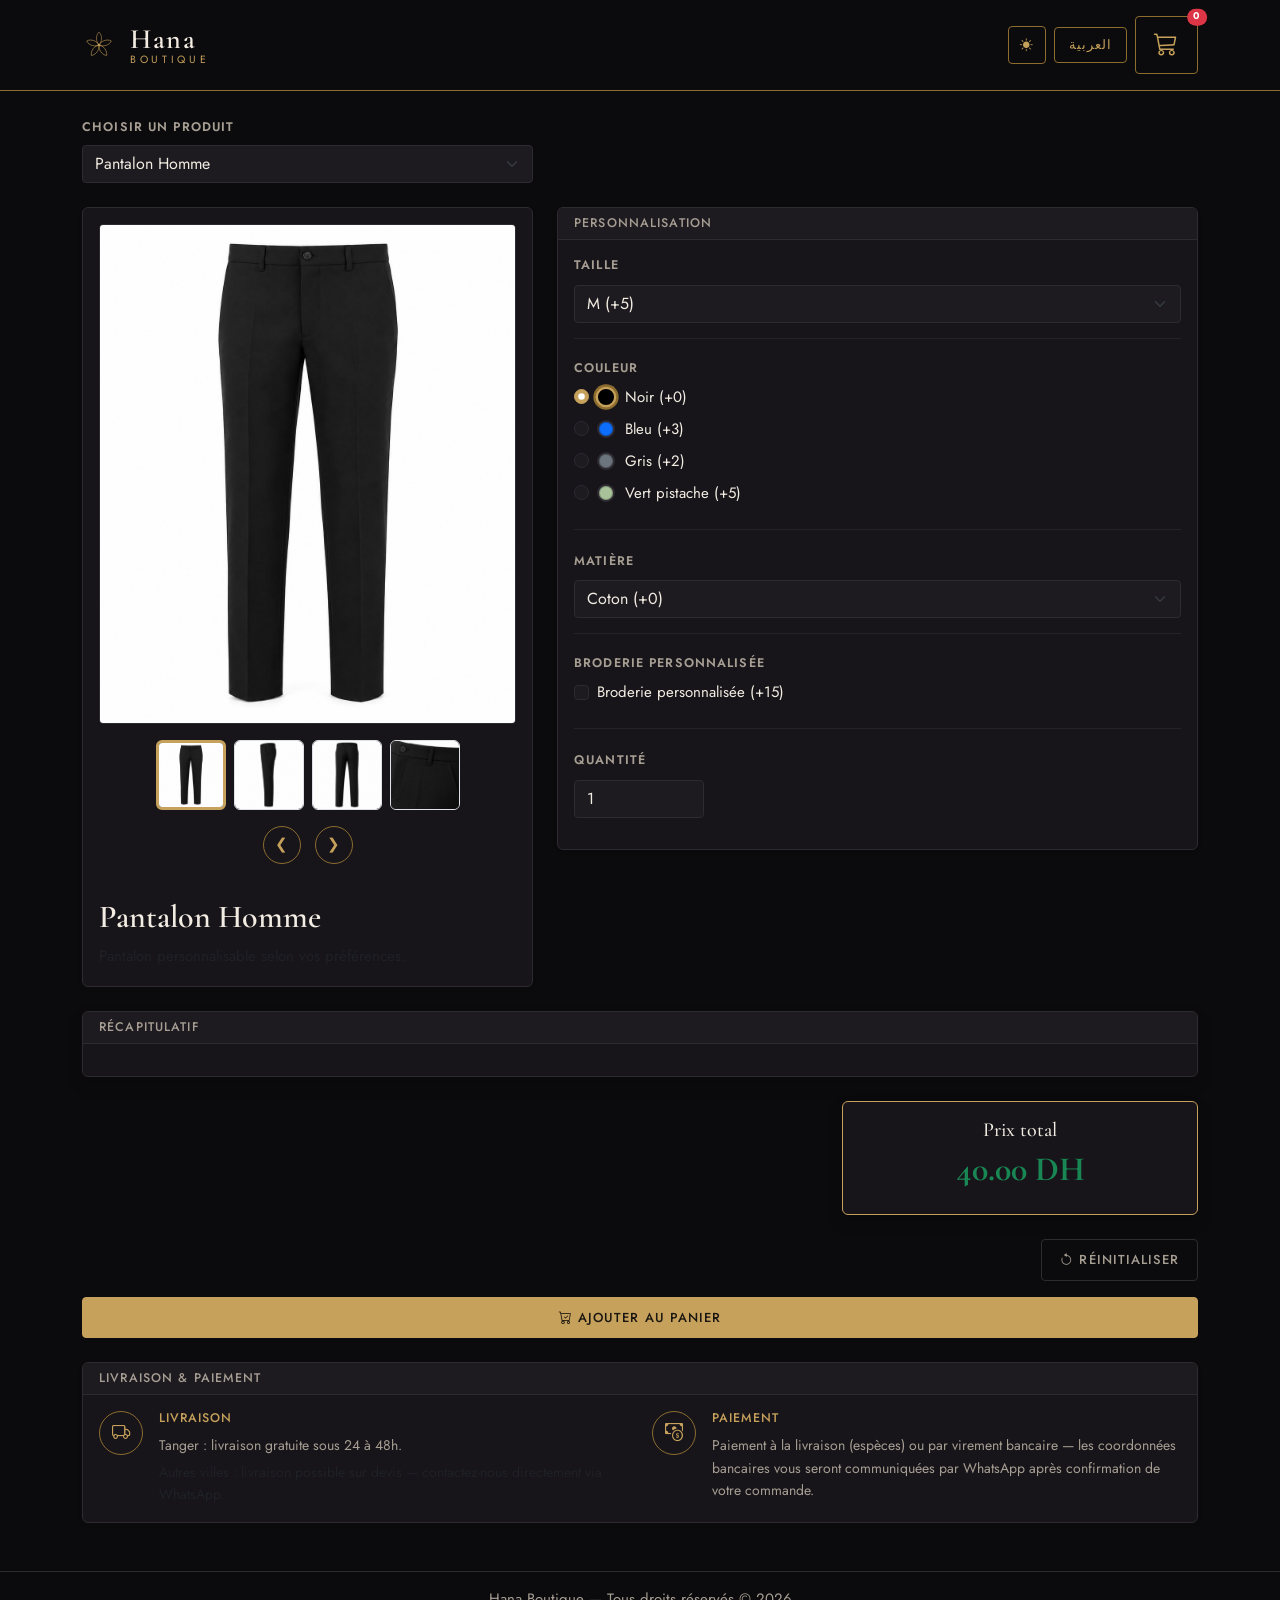
==== configurateur.html @ d43a6c19 "Add files via upload" ====
<!DOCTYPE html>
<html lang="fr">

<head>

    <meta charset="UTF-8">
    <meta name="viewport" content="width=device-width, initial-scale=1.0">

    <title>Hana Boutique — Configurateur</title>

    <meta name="description" content="Hana Boutique — pantalons et chemises pour homme personnalisables : choisissez la couleur, la taille et les finitions, et commandez directement via WhatsApp.">

    <!-- Open Graph -->
    <meta property="og:type" content="website">
    <meta property="og:title" content="Hana Boutique — Configurateur">
    <meta property="og:description" content="Pantalons et chemises pour homme personnalisables, faits sur-mesure selon vos préférences.">
    <meta property="og:image" content="https://khamil-design.github.io/Hana_boutique/images/favicon.svg">
    <meta property="og:locale" content="fr_FR">

    <!-- Favicon -->
    <link rel="icon" type="image/svg+xml" href="images/favicon.svg">

    <!-- Polices -->
    <link rel="preconnect" href="https://fonts.googleapis.com">
    <link rel="preconnect" href="https://fonts.gstatic.com" crossorigin>
    <link href="https://fonts.googleapis.com/css2?family=Cormorant+Garamond:wght@500;600;700&family=Jost:wght@400;500;600&family=Cairo:wght@400;500;600;700&display=swap" rel="stylesheet">

    <!-- Bootstrap -->
    <link id="bootstrapCss" href="https://cdn.jsdelivr.net/npm/bootstrap@5.3.7/dist/css/bootstrap.min.css" rel="stylesheet">

    <!-- Bootstrap Icons -->
    <link href="https://cdn.jsdelivr.net/npm/bootstrap-icons@1.13.1/font/bootstrap-icons.css" rel="stylesheet">

    <!-- Feuille de style -->
    <link rel="stylesheet" href="css/style.css?v=3">

</head>

<body>

    <!-- ================= HEADER ================= -->

<header class="site-header">

    <div class="container py-3 d-flex justify-content-between align-items-center">

        <a href="index.html" class="brand text-decoration-none">

            <svg class="brand-emblem" viewBox="0 0 100 100" xmlns="http://www.w3.org/2000/svg" aria-hidden="true">
                <g fill="none" stroke="currentColor" stroke-width="1.6" stroke-linecap="round" stroke-linejoin="round">
                    <path d="M50 52 C41 41 39 22 50 12 C61 22 59 41 50 52 Z" transform="rotate(0 50 50)"/>
                    <path d="M50 52 C41 41 39 22 50 12 C61 22 59 41 50 52 Z" transform="rotate(72 50 50)"/>
                    <path d="M50 52 C41 41 39 22 50 12 C61 22 59 41 50 52 Z" transform="rotate(144 50 50)"/>
                    <path d="M50 52 C41 41 39 22 50 12 C61 22 59 41 50 52 Z" transform="rotate(216 50 50)"/>
                    <path d="M50 52 C41 41 39 22 50 12 C61 22 59 41 50 52 Z" transform="rotate(288 50 50)"/>
                </g>
                <circle cx="50" cy="50" r="3.2" fill="currentColor" stroke="none"/>
            </svg>

            <div class="brand-text">
                <span class="brand-name">Hana</span>
                <span class="brand-subtitle">Boutique</span>
            </div>

        </a>

        <div class="d-flex align-items-center gap-2">

            <button
                id="btnTheme"
                class="btn btn-theme"
                aria-label="Passer au thème clair">
                <i class="bi bi-sun-fill"></i>
            </button>

            <button
                id="btnLangue"
                class="btn btn-outline-gold btn-langue"
                aria-label="Changer de langue">
                العربية
            </button>

            <button
                class="btn btn-outline-gold position-relative"
                id="btnPanier"
                data-bs-toggle="offcanvas"
                data-bs-target="#panierCanvas"
                aria-label="Voir le panier"
                data-i18n-aria="voirLePanier">
                <i class="bi bi-cart3 fs-4"></i>
                <span
                    id="cartBadge"
                    class="position-absolute top-0 start-100 translate-middle badge rounded-pill bg-danger">
                    0
                </span>
            </button>

        </div>

    </div>

</header>

    <!-- ================= CONTENU ================= -->

    <main class="container my-4">

        <!-- ================= SELECTEUR DE PRODUIT ================= -->

        <div class="row mb-4">
            <div class="col-md-5">
                <label for="productSelector" class="form-label fw-semibold" data-i18n="choisirProduit">
                    Choisir un produit
                </label>
                <select id="productSelector" class="form-select">
                </select>
            </div>
        </div>

        <div class="row">

            <!-- IMAGE PRODUIT -->
            <div class="col-lg-5">
                <div class="card shadow-sm">
                <div class="gallery">
    <div class="gallery-viewer">
        <img id="productImage" class="img-fluid">
    </div>
    <div class="gallery-nav">
        <button id="galleryPrev" class="gallery-btn" aria-label="Photo précédente" data-i18n-aria="photoPrecedente">
            ❮
        </button>
        <button id="galleryNext" class="gallery-btn" aria-label="Photo suivante" data-i18n-aria="photoSuivante">
            ❯
        </button>
    </div>
</div>
                    <div class="card-body">
                        <h2 id="productTitle" class="product-title mb-2">Chargement...</h2>
                        <p id="productDescription" class="text-muted mb-0">Description...</p>
                    </div>
                </div>
            </div>

            <!-- CONFIGURATION -->
            <div class="col-lg-7">
                <div class="card shadow-sm">
                    <div class="card-header">
                        <h4 class="mb-0" data-i18n="personnalisation">Personnalisation</h4>
                    </div>
                    <div class="card-body">
                        <form id="configForm">
                        </form>
                    </div>
                </div>
            </div>
        </div>

        <!-- ================= RECAP ================= -->
        <div class="row mt-4">
            <div class="col-12">
                <div class="card shadow">
                    <div class="card-header">
                        <h4 class="mb-0" data-i18n="recapitulatif">Récapitulatif</h4>
                    </div>
                    <div class="card-body">
                        <div id="summary"></div>
                    </div>
                </div>
            </div>
        </div>

        <!-- ================= PRIX ================= -->
        <div class="row mt-4">
            <div class="col-lg-8"></div>
            <div class="col-lg-4">
                <div class="card border-success shadow">
                    <div class="card-body text-center">
                        <h5 data-i18n="prixTotalTitre">Prix total</h5>
                        <h1 id="totalPrice" class="display-5 text-success">0 DH</h1>
                    </div>
                </div>
            </div>
        </div>

        <!-- ================= ACTIONS ================= -->
        <div class="row mt-4">
            <div class="col text-end">
                <button id="btnReset" class="btn btn-outline-secondary">
                    <i class="bi bi-arrow-counterclockwise"></i>
                    <span data-i18n="reinitialiser">Réinitialiser</span>
                </button>
            </div>
        </div>
        <div class="row mt-3">
            <div class="col">
                <button id="btnOrder" class="btn btn-success w-100">
                    <i class="bi bi-cart-check"></i>
                    <span data-i18n="ajouterAuPanier">Ajouter au panier</span>
                </button>
            </div>
        </div>

        <!-- ================= LIVRAISON & PAIEMENT ================= -->
        <div class="row mt-4">
            <div class="col-12">
                <div class="card shadow-sm">
                    <div class="card-header">
                        <h4 class="mb-0" data-i18n="livraisonPaiementTitre">Livraison &amp; Paiement</h4>
                    </div>
                    <div class="card-body">
                        <div class="row g-4">
                            <div class="col-md-6 info-bloc">
                                <div class="info-icone">
                                    <i class="bi bi-truck"></i>
                                </div>
                                <div>
                                    <h6 data-i18n="livraisonTitre">Livraison</h6>
                                    <p class="mb-1" data-i18n="livraisonTanger">Tanger : livraison gratuite sous 24 à 48h.</p>
                                    <p class="mb-0 text-muted" data-i18n="livraisonAutres">Autres villes : livraison possible sur devis — contactez-nous directement via WhatsApp.</p>
                                </div>
                            </div>
                            <div class="col-md-6 info-bloc">
                                <div class="info-icone">
                                    <i class="bi bi-cash-coin"></i>
                                </div>
                                <div>
                                    <h6 data-i18n="paiementTitre">Paiement</h6>
                                    <p class="mb-0" data-i18n="paiementTexte">Paiement à la livraison (espèces) ou par virement bancaire — les coordonnées bancaires vous seront communiquées par WhatsApp après confirmation de votre commande.</p>
                                </div>
                            </div>
                        </div>
                    </div>
                </div>
            </div>
        </div>
    </main>

<!-- ================= PANIER ================= -->

<div class="offcanvas offcanvas-end" tabindex="-1" id="panierCanvas">

    <div class="offcanvas-header">

        <h4>
            <i class="bi bi-cart3"></i>
            <span data-i18n="monPanier">Mon panier</span>
        </h4>

        <div class="d-flex align-items-center gap-2">
            <button
                id="btnViderPanier"
                class="btn btn-sm btn-outline-danger"
                data-i18n="viderPanier">
                Vider
            </button>
            <button
                class="btn-close"
                data-bs-dismiss="offcanvas"
                aria-label="Fermer"
                data-i18n-aria="fermer">
            </button>
        </div>

    </div>

    <div class="offcanvas-body">

        <div id="cartItems">
            <p class="text-muted">Votre panier est vide.</p>
        </div>

        <hr>

        <div class="d-flex justify-content-between">
            <strong data-i18n="totalLabel">Total :</strong>
            <strong id="cartTotal">0 DH</strong>
        </div>

        <div class="d-grid mt-4">
            <button class="btn btn-success" id="btnCheckout">
                <span data-i18n="commander">Commander</span>
            </button>
        </div>

    </div>

</div>

    <!-- ================= FOOTER ================= -->

    <footer class="mt-5 py-3">
        <div class="container text-center" id="footerText">
            Hana Boutique — Tous droits réservés
        </div>
    </footer>

    <!-- ================= TOASTS ================= -->
    <div id="toastContainer" class="toast-container" role="status" aria-live="polite"></div>

    <!-- ================= SCRIPTS ================= -->
    <script type="module" src="js/app.js?v=3"></script>
    <script src="https://cdn.jsdelivr.net/npm/bootstrap@5.3.7/dist/js/bootstrap.bundle.min.js"></script>
</body>

</html>
---- css/style.css ----
/* =====================================================
   HANA BOUTIQUE
   style.css — identité chic & élégante
   Thèmes : Sombre (dark) & Clair (light)
===================================================== */

/* =====================================================
   VARIABLES — Thème SOMBRE (par défaut)
===================================================== */

:root {

    /* Fond & surfaces */
    --bg:            #0B0A0C;
    --surface:       #17151A;
    --surface-alt:   #1D1A20;
    --border:        #2E2A32;
    --border-soft:   #262229;

    /* Or (couleur signature) */
    --gold:          #C6A15B;
    --gold-soft:     #E4C989;
    --gold-deep:     #8C6D2F;

    /* Texte */
    --text:          #F2ECE2;
    --text-muted:    #A79E93;

    /* Accents fonctionnels */
    --success:       #3E7A67;
    --danger:        #B0524C;
    --whatsapp:      #25D366;

    /* Typo */
    --font-display:  'Cormorant Garamond', Georgia, serif;
    --font-body:     'Jost', 'Segoe UI', Arial, sans-serif;
    --font-arabe:    'Cairo', 'Segoe UI', Tahoma, sans-serif;

    --radius: 4px;
    --radius-lg: 6px;

    --transition: .30s;

    --shadow:
        0 10px 30px rgba(0,0,0,.35);

}

/* =====================================================
   VARIABLES — Thème CLAIR
===================================================== */

[data-theme="light"] {

    /* Fond & surfaces */
    --bg:            #F8F6F3;
    --surface:       #FFFFFF;
    --surface-alt:   #F2EFEA;
    --border:        #E5E2DE;
    --border-soft:   #EDEAE6;

    /* Or reste identique */
    --gold:          #C6A15B;
    --gold-soft:     #A88940;
    --gold-deep:     #8C6D2F;

    /* Texte inversé */
    --text:          #1A1A1A;
    --text-muted:    #8A8279;

    /* Accents */
    --success:       #3E7A67;
    --danger:        #B0524C;
    --whatsapp:      #25D366;

    --shadow:
        0 10px 30px rgba(0,0,0,.08);

}

/* =====================================================
   GÉNÉRAL
===================================================== */

body{
    background:var(--bg);
    color:var(--text);
    font-family:var(--font-body);
    font-size:15px;
    transition: background-color .35s ease, color .35s ease;
}

h1,h2,h3,h4,h5,h6{
    font-family:var(--font-display);
    color:var(--text);
    transition: color .35s ease;
}

a{
    color:var(--gold);
}

/* Libellés en petites capitales */

.form-label,
.option-title,
.card-header h4,
.summary-label{
    font-family:var(--font-body);
    text-transform:uppercase;
    letter-spacing:.09em;
    font-size:12.5px;
    color:var(--text-muted);
    transition: color .35s ease;
}

/* =====================================================
   HEADER / MARQUE
===================================================== */

.site-header{
    background:var(--bg);
    border-bottom:1px solid var(--gold-deep);
    transition: background-color .35s ease, border-color .35s ease;
}

.brand{
    display:flex;
    align-items:center;
    gap:14px;
}

.brand-emblem{
    width:34px;
    height:34px;
    color:var(--gold);
    flex-shrink:0;
}

.brand-text{
    display:flex;
    flex-direction:column;
    line-height:1;
}

.brand-name{
    font-family:var(--font-display);
    font-weight:600;
    font-size:28px;
    letter-spacing:.06em;
    color:var(--text);
    transition: color .35s ease;
}

.brand-subtitle{
    font-family:var(--font-body);
    font-size:10.5px;
    letter-spacing:.35em;
    text-transform:uppercase;
    color:var(--gold);
    margin-top:2px;
}

/* =====================================================
   BOUTON TOGGLE THÈME
===================================================== */

.btn-theme{
    width:38px;
    height:38px;
    border-radius:50%;
    border:1px solid var(--gold-deep);
    background:transparent;
    color:var(--gold);
    font-size:16px;
    cursor:pointer;
    transition:var(--transition);
    display:flex;
    align-items:center;
    justify-content:center;
    padding:0;
}

.btn-theme:hover,
.btn-theme:focus{
    border-color:var(--gold);
    background:rgba(198,161,91,.12);
    color:var(--gold-soft);
}

[data-theme="light"] .btn-theme{
    color:var(--gold-deep);
    border-color:var(--gold);
}

[data-theme="light"] .btn-theme:hover{
    background:rgba(198,161,91,.15);
    color:var(--gold);
}

/* =====================================================
   TITRE PRODUIT
===================================================== */

.product-title{
    font-weight:600;
    font-size:32px;
    color:var(--text);
    transition: color .35s ease;
}

/* =====================================================
   CARTES
===================================================== */

.card{
    background:var(--surface);
    border:1px solid var(--border);
    border-radius:var(--radius-lg);
    box-shadow:var(--shadow);
    overflow:hidden;
    transition: background-color .35s ease, border-color .35s ease, box-shadow .35s ease;
    color:var(--text);
}

.card-header{
    background:var(--surface-alt);
    border-bottom:1px solid var(--border);
    font-weight:600;
    transition: background-color .35s ease, border-color .35s ease;
}

.card-body{
    color:var(--text);
    transition: color .35s ease;
}

/* =====================================================
   GALERIE PHOTO
===================================================== */

.gallery{
    display:flex;
    flex-direction:column;
}

.gallery-viewer{
    display:flex;
    flex-direction:column;
    align-items:center;
    padding:16px 16px 4px;
}

.gallery-nav{
    display:flex;
    justify-content:center;
    gap:14px;
    padding:12px 16px 18px;
}

.gallery-btn{
    width:38px;
    height:38px;
    border-radius:50%;
    border:1px solid var(--gold-deep);
    background:transparent;
    color:var(--gold);
    font-size:15px;
    line-height:1;
    cursor:pointer;
    transition:var(--transition);
    display:flex;
    align-items:center;
    justify-content:center;
}

.gallery-btn:hover,
.gallery-btn:focus-visible{
    border-color:var(--gold);
    background:rgba(198,161,91,.12);
    color:var(--gold-soft);
}

/* =====================================================
   IMAGE
===================================================== */

#productImage{
    width:100%;
    height:500px;
    object-fit:cover;
    background:var(--surface-alt);
    border:1px solid var(--border);
    border-radius:var(--radius);
    transition: background-color .35s ease, border-color .35s ease;
}

/* Miniatures */

.border-success{
    border-color:var(--gold) !important;
}

/* =====================================================
   DESCRIPTION
===================================================== */

#productDescription{
    font-size:15px;
    line-height:1.7;
    color:var(--text-muted);
    transition: color .35s ease;
}

/* =====================================================
   FORMULAIRE
===================================================== */

#configForm{
    display:flex;
    flex-direction:column;
    gap:22px;
}

.option-group{
    padding-bottom:15px;
    border-bottom:1px solid var(--border-soft);
    transition: border-color .35s ease;
}

.option-group:last-child{
    border:none;
}

.option-title{
    display:block;
    font-weight:600;
    margin-bottom:10px;
}

/* =====================================================
   RADIOS
===================================================== */

.form-check{
    margin-bottom:8px;
}

.form-check-label{
    cursor:pointer;
    color:var(--text);
    display:flex;
    align-items:center;
    gap:10px;
    transition: color .35s ease;
}

.form-check-input{
    background-color:var(--surface-alt);
    border-color:var(--border);
    transition: background-color .35s ease, border-color .35s ease;
}

.form-check-input:checked{
    background-color:var(--gold);
    border-color:var(--gold);
}

.form-check-input:focus{
    border-color:var(--gold);
    box-shadow:0 0 0 .2rem rgba(198,161,91,.25);
}

/* =====================================================
   PASTILLES DE COULEUR
===================================================== */

.color-swatch{
    display:inline-block;
    width:18px;
    height:18px;
    border-radius:50%;
    border:2px solid var(--border);
    flex-shrink:0;
    transition:var(--transition);
    box-shadow:inset 0 0 0 1px rgba(0,0,0,.2);
}

.form-check-input:checked + .form-check-label .color-swatch{
    border-color:var(--gold);
    box-shadow:0 0 0 2px var(--gold-deep), inset 0 0 0 1px rgba(0,0,0,.2);
    transform:scale(1.15);
}

/* =====================================================
   SELECT
===================================================== */

.form-select,
.form-control{
    background-color:var(--surface-alt);
    border:1px solid var(--border);
    color:var(--text);
    border-radius:var(--radius);
    transition: background-color .35s ease, border-color .35s ease, color .35s ease;
}

.form-select:focus,
.form-control:focus{
    background-color:var(--surface-alt);
    color:var(--text);
    border-color:var(--gold);
    box-shadow:0 0 0 .2rem rgba(198,161,91,.25);
}

.form-select option{
    background-color:var(--surface-alt);
    color:var(--text);
}

/* =====================================================
   NOMBRE
===================================================== */

input[type=number]{
    max-width:130px;
}

/* =====================================================
   PRIX
===================================================== */

#totalPrice{
    font-family:var(--font-display);
    color:var(--gold);
    font-weight:700;
    font-size:34px;
}

/* =====================================================
   RÉCAPITULATIF
===================================================== */

#summary{
    display:flex;
    flex-direction:column;
    gap:10px;
}

.summary-row{
    display:flex;
    justify-content:space-between;
    align-items:center;
    padding:8px 0;
    border-bottom:1px dashed var(--border);
    transition: border-color .35s ease;
}

.summary-row:last-child{
    border:none;
}

.summary-price{
    color:var(--gold);
    font-weight:600;
}

/* =====================================================
   BOUTONS
===================================================== */

.btn{
    border-radius:var(--radius);
    padding:10px 18px;
    font-family:var(--font-body);
    text-transform:uppercase;
    letter-spacing:.08em;
    font-size:13px;
    font-weight:500;
    transition:var(--transition);
}

.btn-success{
    min-width:180px;
    background-color:var(--gold);
    border-color:var(--gold);
    color:#1A1611;
}

.btn-success:hover,
.btn-success:focus{
    background-color:var(--gold-soft);
    border-color:var(--gold-soft);
    color:#1A1611;
}

.btn-success:disabled,
.btn-success.disabled{
    background-color:var(--border) !important;
    border-color:var(--border) !important;
    color:var(--text-muted) !important;
    cursor:not-allowed;
    opacity:0.5;
}

.btn-outline-secondary{
    border-color:var(--border);
    color:var(--text-muted);
    background:transparent;
    transition: border-color .35s ease, color .35s ease;
}

.btn-outline-secondary:hover{
    border-color:var(--gold);
    color:var(--gold);
    background:transparent;
}

.btn-outline-gold{
    border:1px solid var(--gold-deep);
    color:var(--gold);
    background:transparent;
    transition: border-color .35s ease, color .35s ease, background-color .35s ease;
}

.btn-outline-gold:hover,
.btn-outline-gold:focus{
    border-color:var(--gold);
    color:var(--gold-soft);
    background:rgba(198,161,91,.08);
}

/* =====================================================
   PANIER (offcanvas)
===================================================== */

.offcanvas{
    background:var(--surface);
    color:var(--text);
    border-left:1px solid var(--gold-deep);
    transition: background-color .35s ease, border-color .35s ease, color .35s ease;
}

.offcanvas-header{
    border-bottom:1px solid var(--border);
    transition: border-color .35s ease;
}

.offcanvas .card{
    background:var(--surface-alt);
    transition: background-color .35s ease;
}

.btn-close{
    filter:invert(1) grayscale(1) brightness(1.4);
}

[data-theme="light"] .btn-close{
    filter:invert(0) grayscale(0) brightness(0.4);
}

.alert-success{
    background-color:rgba(37,211,102,.12);
    border:1px solid rgba(37,211,102,.35);
    color:#8FE3B2;
}

[data-theme="light"] .alert-success{
    background-color:rgba(37,211,102,.08);
    border:1px solid rgba(37,211,102,.25);
    color:#2E8B57;
}

/* =====================================================
   FOOTER
===================================================== */

footer{
    background:var(--bg);
    border-top:1px solid var(--border);
    color:var(--text-muted);
    transition: background-color .35s ease, border-color .35s ease, color .35s ease;
}

/* =====================================================
   ANIMATIONS
===================================================== */

.fade-in{
    animation:fade .4s ease;
}

@keyframes fade{
    from{
        opacity:0;
        transform:translateY(10px);
    }
    to{
        opacity:1;
        transform:translateY(0);
    }
}

#productImage{
    transition: opacity .28s ease-in-out, background-color .35s ease, border-color .35s ease;
}

.gallery-viewer img{
    transition: border-color .2s ease, transform .15s ease;
}

.gallery-viewer img:not(#productImage):hover{
    transform: scale(1.05);
}

/* =====================================================
   ACCESSIBILITÉ
===================================================== */

a:focus-visible,
button:focus-visible,
input:focus-visible,
select:focus-visible{
    outline:2px solid var(--gold);
    outline-offset:2px;
}

/* =====================================================
   LIVRAISON & PAIEMENT
===================================================== */

.info-bloc{
    display:flex;
    gap:16px;
    align-items:flex-start;
}

.info-icone{
    flex-shrink:0;
    width:44px;
    height:44px;
    border-radius:50%;
    border:1px solid var(--gold-deep);
    color:var(--gold);
    display:flex;
    align-items:center;
    justify-content:center;
    font-size:18px;
    transition: border-color .35s ease, color .35s ease;
}

.info-bloc h6{
    font-family:var(--font-body);
    text-transform:uppercase;
    letter-spacing:.08em;
    font-size:12.5px;
    color:var(--gold);
    margin-bottom:8px;
}

.info-bloc p{
    font-size:14px;
    line-height:1.6;
    color:var(--text-muted);
    transition: color .35s ease;
}

[lang="ar"] .info-bloc h6{
    letter-spacing:normal;
    text-transform:none;
}

/* =====================================================
   LANGUE ARABE / RTL
===================================================== */

[lang="ar"]{
    font-family:var(--font-arabe);
}

[lang="ar"] .form-label,
[lang="ar"] .option-title,
[lang="ar"] .card-header h4,
[lang="ar"] .summary-label,
[lang="ar"] .btn{
    letter-spacing:normal;
    text-transform:none;
}

.brand-name,
.brand-subtitle{
    font-family:var(--font-display);
}

.brand-subtitle{
    font-family:var(--font-body);
}

.btn-langue{
    font-family:var(--font-body);
    font-size:12.5px;
    padding:8px 14px;
}

[lang="ar"] .btn-langue{
    font-family:var(--font-body);
}

/* =====================================================
   TOAST
===================================================== */

.toast-container{
    position:fixed;
    top:20px;
    right:20px;
    z-index:9999;
    display:flex;
    flex-direction:column;
    gap:12px;
    pointer-events:none;
}

[dir="rtl"] .toast-container{
    right:auto;
    left:20px;
}

.toast-item{
    pointer-events:auto;
    display:flex;
    align-items:flex-start;
    gap:14px;
    min-width:300px;
    max-width:420px;
    padding:16px 18px;
    background:var(--surface);
    border:1px solid var(--gold-deep);
    border-inline-start:3px solid var(--gold);
    border-radius:var(--radius-lg);
    box-shadow:var(--shadow);
    color:var(--text);
    font-family:var(--font-body);
    font-size:14px;
    line-height:1.5;
    opacity:0;
    transform:translateX(40px);
    transition: opacity .35s ease, transform .35s ease, background-color .35s ease, border-color .35s ease, color .35s ease;
}

[dir="rtl"] .toast-item{
    transform:translateX(-40px);
}

.toast-item.toast-show{
    opacity:1;
    transform:translateX(0);
}

.toast-item.toast-hide{
    opacity:0;
    transform:translateX(40px);
}

[dir="rtl"] .toast-item.toast-hide{
    transform:translateX(-40px);
}

.toast-icon{
    flex-shrink:0;
    font-size:20px;
    color:var(--gold);
    margin-top:1px;
}

.toast-content{
    flex-grow:1;
    display:flex;
    flex-direction:column;
    gap:10px;
}

.toast-message{
    color:var(--text);
    font-weight:500;
    transition: color .35s ease;
}

.toast-action{
    align-self:flex-start;
    background:transparent;
    border:1px solid var(--gold-deep);
    color:var(--gold);
    padding:6px 14px;
    border-radius:var(--radius);
    font-size:12px;
    font-weight:600;
    text-transform:uppercase;
    letter-spacing:.06em;
    cursor:pointer;
    transition:var(--transition);
    font-family:var(--font-body);
}

.toast-action:hover,
.toast-action:focus{
    border-color:var(--gold);
    background:rgba(198,161,91,.12);
    color:var(--gold-soft);
}

.toast-close{
    flex-shrink:0;
    background:none;
    border:none;
    color:var(--text-muted);
    font-size:18px;
    cursor:pointer;
    padding:0;
    width:24px;
    height:24px;
    display:flex;
    align-items:center;
    justify-content:center;
    transition:color .2s;
}

.toast-close:hover,
.toast-close:focus{
    color:var(--gold);
}

/* =====================================================
   ANIMATION BADGE PANIER
===================================================== */

@keyframes badgePulse{
    0%   { transform: scale(1); }
    40%  { transform: scale(1.35); }
    70%  { transform: scale(0.9); }
    100% { transform: scale(1); }
}

#cartBadge{
    transition: transform .2s ease;
    display: none;
}

#cartBadge:not(:empty){
    display: block;
}

#cartBadge.badge-pulse{
    animation: badgePulse .5s ease;
}

/* =====================================================
   CODE PROMO
===================================================== */

.promo-section{
    margin-bottom: 12px;
}

.promo-section .input-group{
    gap: 8px;
}

.promo-section .form-control{
    background: var(--surface-alt);
    border: 1px solid var(--border);
    color: var(--text);
    font-size: 13px;
    text-transform: uppercase;
    letter-spacing: .04em;
    transition: background-color .35s ease, border-color .35s ease, color .35s ease;
}

.promo-section .form-control:focus{
    border-color: var(--gold);
    box-shadow: 0 0 0 .2rem rgba(198,161,91,.25);
    background: var(--surface-alt);
    color: var(--text);
}

.promo-section .form-control:disabled{
    opacity: 0.5;
    background: var(--bg);
    cursor: not-allowed;
}

.promo-section .btn{
    padding: 6px 14px;
    font-size: 11.5px;
    min-width: unset;
}

.promo-label{
    display: block;
    font-family: var(--font-body);
    text-transform: uppercase;
    letter-spacing: .09em;
    font-size: 11px;
    color: var(--text-muted);
    margin-bottom: 6px;
    transition: color .35s ease;
}

.promo-message{
    font-size: 12.5px;
    margin-top: 6px;
    min-height: 18px;
    font-weight: 500;
}

.promo-message.success{
    color: var(--success);
}

.promo-message.error{
    color: var(--danger);
}

/* =====================================================
   RESPONSIVE
===================================================== */

@media(max-width:992px){
    #productImage{
        height:350px;
    }
}

@media(max-width:768px){
    .site-header .container{
        flex-direction:column;
        gap:12px;
        text-align:center;
    }
    #productImage{
        height:280px;
    }
    .btn{
        width:100%;
        margin-bottom:10px;
    }
    .text-end{
        text-align:center !important;
    }
    .toast-container{
        right:12px;
        left:12px;
        top:12px;
    }
    [dir="rtl"] .toast-container{
        left:12px;
        right:12px;
    }
    .toast-item{
        min-width:unset;
        width:100%;
    }
}
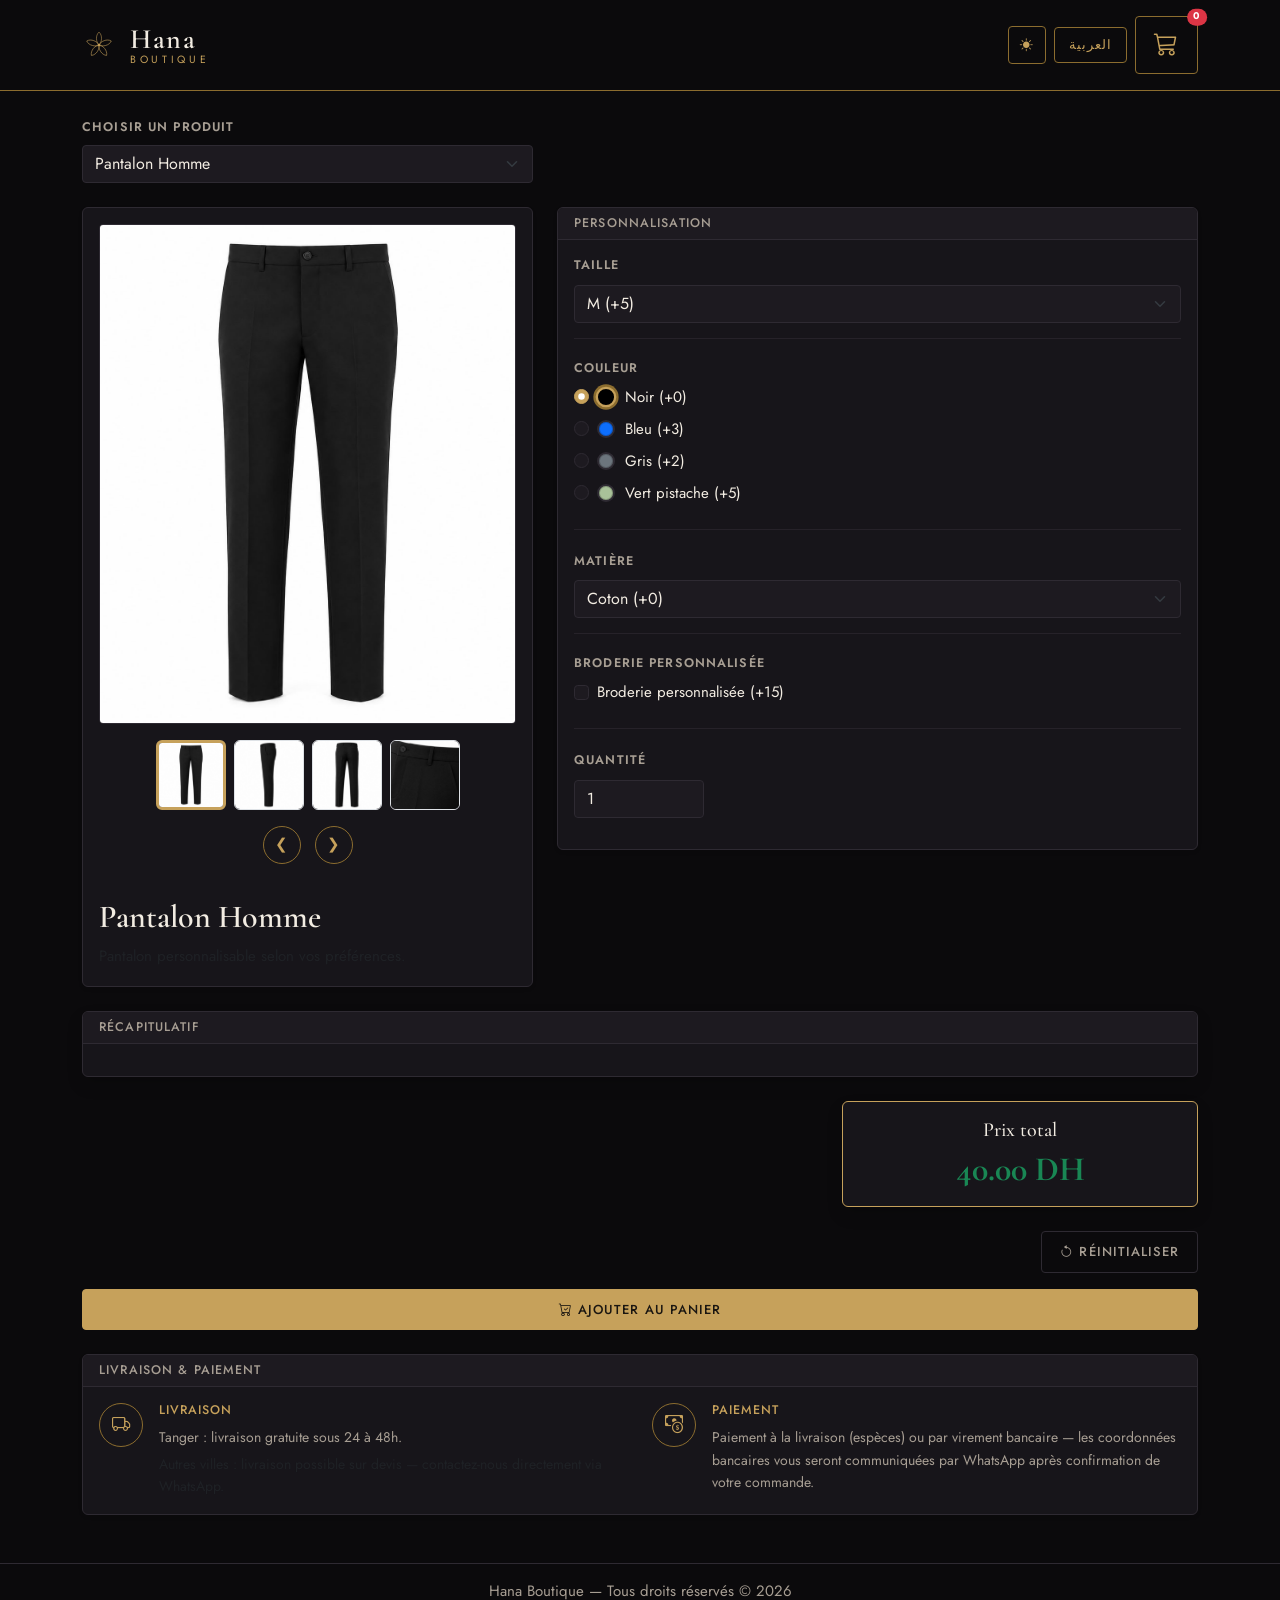
==== commit 635fde84: "Add files via upload" ====
--- a/configurateur.html
+++ b/configurateur.html
@@ -8,13 +8,15 @@
 
     <title>Hana Boutique — Configurateur</title>
 
-    <meta name="description" content="Hana Boutique — pantalons et chemises pour homme personnalisables : choisissez la couleur, la taille et les finitions, et commandez directement via WhatsApp.">
+    <meta name="description" content="Hana Boutique — pantalons, chemises et t-shirts pour homme personnalisables : choisissez la couleur, la taille et les finitions, et commandez directement via WhatsApp.">
+    <link rel="canonical" href="https://khamil-design.github.io/Hana_boutique/configurateur.html">
 
     <!-- Open Graph -->
     <meta property="og:type" content="website">
     <meta property="og:title" content="Hana Boutique — Configurateur">
-    <meta property="og:description" content="Pantalons et chemises pour homme personnalisables, faits sur-mesure selon vos préférences.">
+    <meta property="og:description" content="Pantalons, chemises et t-shirts pour homme personnalisables, faits sur-mesure selon vos préférences.">
     <meta property="og:image" content="https://khamil-design.github.io/Hana_boutique/images/favicon.svg">
+    <meta property="og:url" content="https://khamil-design.github.io/Hana_boutique/configurateur.html">
     <meta property="og:locale" content="fr_FR">
 
     <!-- Favicon -->
@@ -136,7 +138,7 @@
     </div>
 </div>
                     <div class="card-body">
-                        <h2 id="productTitle" class="product-title mb-2">Chargement...</h2>
+                        <h1 id="productTitle" class="product-title mb-2">Chargement...</h1>
                         <p id="productDescription" class="text-muted mb-0">Description...</p>
                     </div>
                 </div>
@@ -177,7 +179,7 @@
                 <div class="card border-success shadow">
                     <div class="card-body text-center">
                         <h5 data-i18n="prixTotalTitre">Prix total</h5>
-                        <h1 id="totalPrice" class="display-5 text-success">0 DH</h1>
+                        <div id="totalPrice" class="display-5 text-success" role="text">0 DH</div>
                     </div>
                 </div>
             </div>
--- a/css/style.css
+++ b/css/style.css
@@ -9,41 +9,26 @@
 ===================================================== */
 
 :root {
-
-    /* Fond & surfaces */
     --bg:            #0B0A0C;
     --surface:       #17151A;
     --surface-alt:   #1D1A20;
     --border:        #2E2A32;
     --border-soft:   #262229;
-
-    /* Or (couleur signature) */
     --gold:          #C6A15B;
     --gold-soft:     #E4C989;
     --gold-deep:     #8C6D2F;
-
-    /* Texte */
     --text:          #F2ECE2;
     --text-muted:    #A79E93;
-
-    /* Accents fonctionnels */
     --success:       #3E7A67;
     --danger:        #B0524C;
     --whatsapp:      #25D366;
-
-    /* Typo */
     --font-display:  'Cormorant Garamond', Georgia, serif;
     --font-body:     'Jost', 'Segoe UI', Arial, sans-serif;
     --font-arabe:    'Cairo', 'Segoe UI', Tahoma, sans-serif;
-
     --radius: 4px;
     --radius-lg: 6px;
-
     --transition: .30s;
-
-    --shadow:
-        0 10px 30px rgba(0,0,0,.35);
-
+    --shadow: 0 10px 30px rgba(0,0,0,.35);
 }
 
 /* =====================================================
@@ -51,31 +36,20 @@
 ===================================================== */
 
 [data-theme="light"] {
-
-    /* Fond & surfaces */
     --bg:            #F8F6F3;
     --surface:       #FFFFFF;
     --surface-alt:   #F2EFEA;
     --border:        #E5E2DE;
     --border-soft:   #EDEAE6;
-
-    /* Or reste identique */
     --gold:          #C6A15B;
     --gold-soft:     #A88940;
     --gold-deep:     #8C6D2F;
-
-    /* Texte inversé */
     --text:          #1A1A1A;
     --text-muted:    #8A8279;
-
-    /* Accents */
     --success:       #3E7A67;
     --danger:        #B0524C;
     --whatsapp:      #25D366;
-
-    --shadow:
-        0 10px 30px rgba(0,0,0,.08);
-
+    --shadow: 0 10px 30px rgba(0,0,0,.08);
 }
 
 /* =====================================================
@@ -99,8 +73,6 @@
 a{
     color:var(--gold);
 }
-
-/* Libellés en petites capitales */
 
 .form-label,
 .option-title,
@@ -122,6 +94,9 @@
     background:var(--bg);
     border-bottom:1px solid var(--gold-deep);
     transition: background-color .35s ease, border-color .35s ease;
+    position: sticky;
+    top: 0;
+    z-index: 1000;
 }
 
 .brand{
@@ -199,7 +174,606 @@
 }
 
 /* =====================================================
-   TITRE PRODUIT
+   HERO (PAGE D'ACCUEIL)
+===================================================== */
+
+.hero{
+    min-height: 92vh;
+    display: flex;
+    flex-direction: column;
+    align-items: center;
+    justify-content: center;
+    text-align: center;
+    padding: 60px 20px;
+    position: relative;
+    background: linear-gradient(180deg, var(--bg) 0%, var(--surface) 100%);
+    transition: background .35s ease;
+}
+
+.hero-content{
+    max-width: 700px;
+    animation: fadeUp 1s ease;
+}
+
+@keyframes fadeUp{
+    from { opacity: 0; transform: translateY(30px); }
+    to   { opacity: 1; transform: translateY(0); }
+}
+
+.hero-emblem{
+    width: 80px;
+    height: 80px;
+    color: var(--gold);
+    margin-bottom: 24px;
+    opacity: 0.9;
+}
+
+.hero-title{
+    font-family: var(--font-display);
+    font-size: 72px;
+    font-weight: 700;
+    letter-spacing: .08em;
+    color: var(--text);
+    line-height: 1;
+    margin-bottom: 16px;
+    transition: color .35s ease;
+}
+
+.hero-slogan{
+    font-family: var(--font-display);
+    font-size: 22px;
+    font-weight: 500;
+    color: var(--gold);
+    letter-spacing: .12em;
+    text-transform: uppercase;
+    margin-bottom: 20px;
+}
+
+.hero-subtitle{
+    font-size: 16px;
+    color: var(--text-muted);
+    line-height: 1.7;
+    margin-bottom: 40px;
+    max-width: 500px;
+    margin-left: auto;
+    margin-right: auto;
+    transition: color .35s ease;
+}
+
+.btn-hero{
+    display: inline-flex;
+    align-items: center;
+    background: var(--gold);
+    border: 1px solid var(--gold);
+    color: #1A1611;
+    padding: 14px 32px;
+    border-radius: var(--radius);
+    font-family: var(--font-body);
+    font-size: 13px;
+    font-weight: 600;
+    text-transform: uppercase;
+    letter-spacing: .08em;
+    text-decoration: none;
+    transition: var(--transition);
+    cursor: pointer;
+}
+
+.btn-hero:hover,
+.btn-hero:focus{
+    background: var(--gold-soft);
+    border-color: var(--gold-soft);
+    color: #1A1611;
+    transform: translateY(-2px);
+    box-shadow: 0 8px 25px rgba(198,161,91,.25);
+}
+
+.btn-hero-lg{
+    padding: 16px 40px;
+    font-size: 14px;
+}
+
+.hero-scroll{
+    position: absolute;
+    bottom: 30px;
+    left: 50%;
+    transform: translateX(-50%);
+    color: var(--gold);
+    font-size: 24px;
+    animation: bounce 2s infinite;
+    opacity: 0.6;
+}
+
+@keyframes bounce{
+    0%, 20%, 50%, 80%, 100% { transform: translateX(-50%) translateY(0); }
+    40% { transform: translateX(-50%) translateY(-10px); }
+    60% { transform: translateX(-50%) translateY(-5px); }
+}
+
+/* =====================================================
+   SECTIONS GÉNÉRALES
+===================================================== */
+
+.section-produits,
+.section-avantages{
+    padding: 80px 0;
+    background: var(--bg);
+    transition: background-color .35s ease;
+}
+
+.section-avantages{
+    background: var(--surface);
+}
+
+.section-header{
+    margin-bottom: 50px;
+}
+
+.section-title{
+    font-family: var(--font-display);
+    font-size: 36px;
+    font-weight: 600;
+    color: var(--text);
+    margin-bottom: 16px;
+    transition: color .35s ease;
+}
+
+.section-separator{
+    width: 60px;
+    height: 2px;
+    background: var(--gold);
+    margin: 0 auto 16px;
+}
+
+.section-subtitle{
+    font-size: 15px;
+    color: var(--text-muted);
+    transition: color .35s ease;
+}
+
+/* =====================================================
+   CARDS PRODUITS (ACCUEIL)
+===================================================== */
+
+.produit-card{
+    background: var(--surface);
+    border: 1px solid var(--border);
+    border-radius: var(--radius-lg);
+    overflow: hidden;
+    transition: var(--transition);
+    box-shadow: var(--shadow);
+    height: 100%;
+    display: flex;
+    flex-direction: column;
+}
+
+.produit-card:hover{
+    transform: translateY(-6px);
+    box-shadow: 0 16px 40px rgba(0,0,0,.25);
+    border-color: var(--gold-deep);
+}
+
+[data-theme="light"] .produit-card:hover{
+    box-shadow: 0 16px 40px rgba(0,0,0,.1);
+}
+
+.produit-image-wrapper{
+    position: relative;
+    overflow: hidden;
+    aspect-ratio: 4/3;
+}
+
+.produit-image{
+    width: 100%;
+    height: 100%;
+    object-fit: cover;
+    transition: transform .5s ease;
+}
+
+.produit-card:hover .produit-image{
+    transform: scale(1.08);
+}
+
+.produit-overlay{
+    position: absolute;
+    inset: 0;
+    background: rgba(11,10,12,.6);
+    display: flex;
+    align-items: center;
+    justify-content: center;
+    opacity: 0;
+    transition: opacity .35s ease;
+}
+
+[data-theme="light"] .produit-overlay{
+    background: rgba(248,246,243,.7);
+}
+
+.produit-card:hover .produit-overlay{
+    opacity: 1;
+}
+
+.btn-produit{
+    display: inline-flex;
+    align-items: center;
+    background: var(--gold);
+    border: 1px solid var(--gold);
+    color: #1A1611;
+    padding: 10px 24px;
+    border-radius: var(--radius);
+    font-family: var(--font-body);
+    font-size: 12px;
+    font-weight: 600;
+    text-transform: uppercase;
+    letter-spacing: .06em;
+    text-decoration: none;
+    transition: var(--transition);
+}
+
+.btn-produit:hover{
+    background: var(--gold-soft);
+    border-color: var(--gold-soft);
+    color: #1A1611;
+    transform: scale(1.05);
+}
+
+.produit-info{
+    padding: 20px;
+    flex-grow: 1;
+    display: flex;
+    flex-direction: column;
+}
+
+.produit-nom{
+    font-family: var(--font-display);
+    font-size: 22px;
+    font-weight: 600;
+    color: var(--text);
+    margin-bottom: 8px;
+    transition: color .35s ease;
+}
+
+.produit-desc{
+    font-size: 14px;
+    color: var(--text-muted);
+    line-height: 1.6;
+    margin-bottom: 16px;
+    flex-grow: 1;
+    transition: color .35s ease;
+}
+
+.produit-prix{
+    display: flex;
+    align-items: baseline;
+    gap: 8px;
+    border-top: 1px solid var(--border);
+    padding-top: 12px;
+    transition: border-color .35s ease;
+}
+
+.produit-prix-base{
+    font-family: var(--font-display);
+    font-size: 24px;
+    font-weight: 700;
+    color: var(--gold);
+}
+
+.produit-prix-label{
+    font-size: 12px;
+    color: var(--text-muted);
+    text-transform: uppercase;
+    letter-spacing: .06em;
+    transition: color .35s ease;
+}
+
+/* =====================================================
+   AVANTAGES (POURQUOI HANA)
+===================================================== */
+
+.avantage-card{
+    text-align: center;
+    padding: 40px 24px;
+    background: var(--bg);
+    border: 1px solid var(--border);
+    border-radius: var(--radius-lg);
+    transition: var(--transition);
+    height: 100%;
+}
+
+.avantage-card:hover{
+    border-color: var(--gold-deep);
+    transform: translateY(-4px);
+}
+
+.avantage-icone{
+    width: 60px;
+    height: 60px;
+    border-radius: 50%;
+    border: 1px solid var(--gold-deep);
+    color: var(--gold);
+    display: flex;
+    align-items: center;
+    justify-content: center;
+    font-size: 24px;
+    margin: 0 auto 20px;
+    transition: var(--transition);
+}
+
+.avantage-card:hover .avantage-icone{
+    background: rgba(198,161,91,.1);
+    border-color: var(--gold);
+}
+
+.avantage-card h4{
+    font-family: var(--font-display);
+    font-size: 22px;
+    font-weight: 600;
+    color: var(--text);
+    margin-bottom: 12px;
+    transition: color .35s ease;
+}
+
+.avantage-card p{
+    font-size: 14px;
+    color: var(--text-muted);
+    line-height: 1.7;
+    margin-bottom: 0;
+    transition: color .35s ease;
+}
+
+/* =====================================================
+   AVIS CLIENTS
+===================================================== */
+
+.section-avis{
+    padding: 80px 0;
+    background: var(--bg);
+    transition: background-color .35s ease;
+}
+
+.avis-card{
+    background: var(--surface);
+    border: 1px solid var(--border);
+    border-radius: var(--radius-lg);
+    padding: 32px 28px;
+    height: 100%;
+    display: flex;
+    flex-direction: column;
+    transition: var(--transition);
+    box-shadow: var(--shadow);
+}
+
+.avis-card:hover{
+    transform: translateY(-4px);
+    border-color: var(--gold-deep);
+}
+
+.avis-etoiles{
+    color: var(--gold);
+    font-size: 13px;
+    letter-spacing: 3px;
+    margin-bottom: 16px;
+}
+
+.avis-texte{
+    font-family: var(--font-display);
+    font-size: 17px;
+    font-style: italic;
+    color: var(--text);
+    line-height: 1.6;
+    flex-grow: 1;
+    margin-bottom: 24px;
+    transition: color .35s ease;
+}
+
+.avis-auteur{
+    display: flex;
+    align-items: center;
+    gap: 12px;
+    border-top: 1px solid var(--border);
+    padding-top: 16px;
+    transition: border-color .35s ease;
+}
+
+.avis-avatar{
+    width: 40px;
+    height: 40px;
+    flex-shrink: 0;
+    border-radius: 50%;
+    border: 1px solid var(--gold-deep);
+    color: var(--gold);
+    background: rgba(198,161,91,.08);
+    display: flex;
+    align-items: center;
+    justify-content: center;
+    font-family: var(--font-display);
+    font-size: 16px;
+    font-weight: 600;
+}
+
+.avis-nom{
+    font-size: 14px;
+    font-weight: 600;
+    color: var(--text);
+    transition: color .35s ease;
+}
+
+.avis-ville{
+    font-size: 12px;
+    color: var(--text-muted);
+    transition: color .35s ease;
+}
+
+/* =====================================================
+   CTA FINAL
+===================================================== */
+
+.section-cta{
+    padding: 100px 0;
+    background: linear-gradient(180deg, var(--surface) 0%, var(--bg) 100%);
+    text-align: center;
+    transition: background .35s ease;
+}
+
+.cta-title{
+    font-family: var(--font-display);
+    font-size: 36px;
+    font-weight: 600;
+    color: var(--text);
+    margin-bottom: 16px;
+    transition: color .35s ease;
+}
+
+.cta-subtitle{
+    font-size: 16px;
+    color: var(--text-muted);
+    max-width: 500px;
+    margin: 0 auto 32px;
+    line-height: 1.7;
+    transition: color .35s ease;
+}
+
+/* =====================================================
+   FOOTER ENRICHI
+===================================================== */
+
+.footer-main{
+    background: var(--surface);
+    border-top: 1px solid var(--border);
+    padding: 60px 0 0;
+    transition: background-color .35s ease, border-color .35s ease;
+}
+
+.footer-brand{
+    display: flex;
+    align-items: center;
+    gap: 12px;
+    margin-bottom: 16px;
+}
+
+.footer-emblem{
+    width: 28px;
+    height: 28px;
+    color: var(--gold);
+}
+
+.footer-brand-name{
+    font-family: var(--font-display);
+    font-size: 22px;
+    font-weight: 600;
+    color: var(--text);
+    letter-spacing: .04em;
+    transition: color .35s ease;
+}
+
+.footer-desc{
+    font-size: 14px;
+    color: var(--text-muted);
+    line-height: 1.7;
+    max-width: 300px;
+    transition: color .35s ease;
+}
+
+.footer-title{
+    font-family: var(--font-body);
+    font-size: 12px;
+    text-transform: uppercase;
+    letter-spacing: .12em;
+    color: var(--gold);
+    margin-bottom: 20px;
+}
+
+.footer-links{
+    list-style: none;
+    padding: 0;
+    margin: 0;
+}
+
+.footer-links li{
+    margin-bottom: 10px;
+}
+
+.footer-links a{
+    color: var(--text-muted);
+    text-decoration: none;
+    font-size: 14px;
+    transition: color .2s;
+}
+
+.footer-links a:hover{
+    color: var(--gold);
+}
+
+.footer-contact{
+    list-style: none;
+    padding: 0;
+    margin: 0;
+}
+
+.footer-contact li{
+    margin-bottom: 10px;
+    color: var(--text-muted);
+    font-size: 14px;
+    display: flex;
+    align-items: center;
+    gap: 10px;
+    transition: color .35s ease;
+}
+
+.footer-contact a{
+    color: var(--text-muted);
+    text-decoration: none;
+    display: flex;
+    align-items: center;
+    gap: 10px;
+}
+
+.footer-contact a:hover{
+    color: var(--gold);
+}
+
+.footer-socials{
+    display: flex;
+    gap: 12px;
+    margin-top: 20px;
+}
+
+.footer-socials a{
+    width: 36px;
+    height: 36px;
+    border-radius: 50%;
+    border: 1px solid var(--gold-deep);
+    color: var(--gold);
+    display: flex;
+    align-items: center;
+    justify-content: center;
+    font-size: 15px;
+    text-decoration: none;
+    transition: var(--transition);
+}
+
+.footer-socials a:hover{
+    background: var(--gold);
+    border-color: var(--gold);
+    color: #1A1611;
+}
+
+.footer-bottom{
+    border-top: 1px solid var(--border);
+    margin-top: 40px;
+    padding: 20px 0;
+    text-align: center;
+}
+
+.footer-bottom p{
+    font-size: 12px;
+    color: var(--text-muted);
+    letter-spacing: .06em;
+    margin: 0;
+    transition: color .35s ease;
+}
+
+/* =====================================================
+   TITRE PRODUIT (CONFIGURATEUR)
 ===================================================== */
 
 .product-title{
@@ -210,7 +784,7 @@
 }
 
 /* =====================================================
-   CARTES
+   CARTES (CONFIGURATEUR)
 ===================================================== */
 
 .card{
@@ -295,8 +869,6 @@
     transition: background-color .35s ease, border-color .35s ease;
 }
 
-/* Miniatures */
-
 .border-success{
     border-color:var(--gold) !important;
 }
@@ -418,10 +990,6 @@
     color:var(--text);
 }
 
-/* =====================================================
-   NOMBRE
-===================================================== */
-
 input[type=number]{
     max-width:130px;
 }
@@ -572,7 +1140,7 @@
 }
 
 /* =====================================================
-   FOOTER
+   FOOTER (CONFIGURATEUR)
 ===================================================== */
 
 footer{
@@ -591,14 +1159,8 @@
 }
 
 @keyframes fade{
-    from{
-        opacity:0;
-        transform:translateY(10px);
-    }
-    to{
-        opacity:1;
-        transform:translateY(0);
-    }
+    from{ opacity:0; transform:translateY(10px); }
+    to{ opacity:1; transform:translateY(0); }
 }
 
 #productImage{
@@ -929,6 +1491,13 @@
     #productImage{
         height:350px;
     }
+    .hero-title{
+        font-size: 52px;
+    }
+    .section-title,
+    .cta-title{
+        font-size: 28px;
+    }
 }
 
 @media(max-width:768px){
@@ -960,4 +1529,106 @@
         min-width:unset;
         width:100%;
     }
-}
+    .hero{
+        min-height: 85vh;
+        padding: 40px 16px;
+    }
+    .hero-title{
+        font-size: 42px;
+    }
+    .hero-slogan{
+        font-size: 16px;
+    }
+    .hero-emblem{
+        width: 60px;
+        height: 60px;
+    }
+    .section-produits,
+    .section-avantages{
+        padding: 50px 0;
+    }
+    .section-cta{
+        padding: 60px 0;
+    }
+    .footer-main{
+        padding-top: 40px;
+    }
+    .footer-socials{
+        justify-content: center;
+    }
+    .footer-desc{
+        text-align: center;
+        margin: 0 auto;
+    }
+    .footer-brand{
+        justify-content: center;
+    }
+}
+/* ===== ScrollToTop flottant doré ===== */
+.scroll-to-top {
+  position: fixed;
+  bottom: 24px;
+  right: 24px;
+  width: 48px;
+  height: 48px;
+  border-radius: 50%;
+  background: linear-gradient(145deg, #d4af37 0%, #c5a028 50%, #b8941f 100%);
+  border: none;
+  cursor: pointer;
+  display: flex;
+  align-items: center;
+  justify-content: center;
+  box-shadow: 0 4px 16px rgba(212, 175, 55, 0.35),
+              0 2px 6px rgba(0, 0, 0, 0.15);
+  opacity: 0;
+  visibility: hidden;
+  transform: translateY(16px) scale(0.9);
+  transition: all 0.35s cubic-bezier(0.34, 1.56, 0.64, 1);
+  z-index: 9999;
+  outline: none;
+}
+
+.scroll-to-top.visible {
+  opacity: 1;
+  visibility: visible;
+  transform: translateY(0) scale(1);
+}
+
+.scroll-to-top:hover {
+  transform: translateY(-2px) scale(1.08);
+  box-shadow: 0 6px 24px rgba(212, 175, 55, 0.45),
+              0 3px 8px rgba(0, 0, 0, 0.2);
+}
+
+.scroll-to-top:active {
+  transform: translateY(0) scale(0.95);
+  transition-duration: 0.1s;
+}
+
+.scroll-to-top svg {
+  width: 22px;
+  height: 22px;
+  color: #1a1a1a;
+  transition: transform 0.25s ease;
+}
+
+.scroll-to-top:hover svg {
+  transform: translateY(-2px);
+}
+
+/* Anneau doré subtil au hover */
+.scroll-to-top::after {
+  content: '';
+  position: absolute;
+  inset: -3px;
+  border-radius: 50%;
+  border: 2px solid rgba(212, 175, 55, 0.3);
+  opacity: 0;
+  transform: scale(0.8);
+  transition: all 0.3s ease;
+}
+
+.scroll-to-top:hover::after {
+  opacity: 1;
+  transform: scale(1);
+}
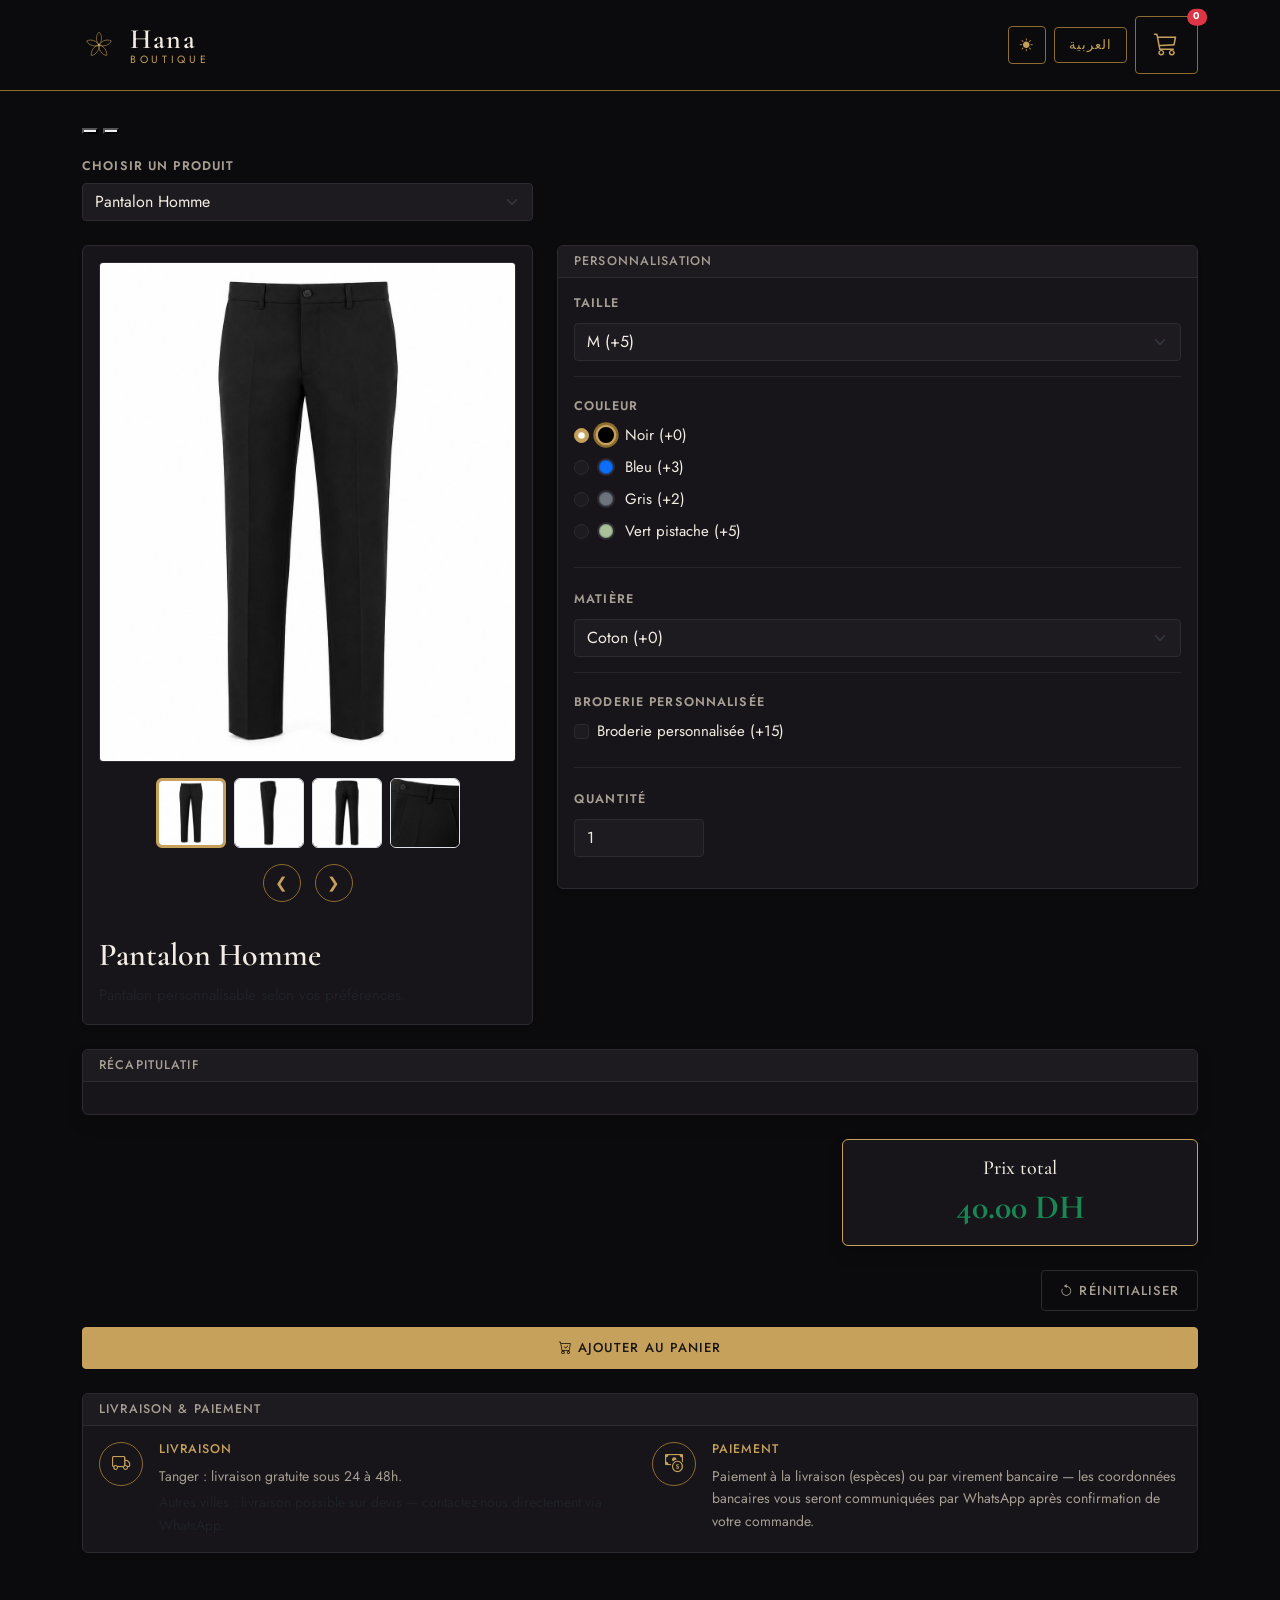
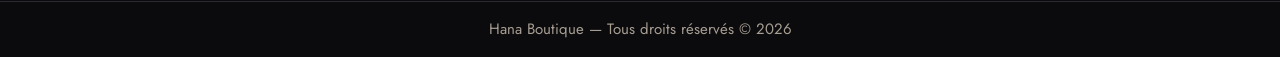
==== commit 372a1049: "Add files via upload" ====
--- a/configurateur.html
+++ b/configurateur.html
@@ -108,6 +108,11 @@
     <main class="container my-4">
 
         <!-- ================= SELECTEUR DE PRODUIT ================= -->
+
+        <div class="genre-tabs genre-tabs-inline mb-3" role="tablist">
+            <button type="button" class="genre-tab active" data-genre="homme" role="tab" aria-selected="true" data-i18n="ongletHomme">Homme</button>
+            <button type="button" class="genre-tab" data-genre="femme" role="tab" aria-selected="false" data-i18n="ongletFemme">Femme</button>
+        </div>
 
         <div class="row mb-4">
             <div class="col-md-5">
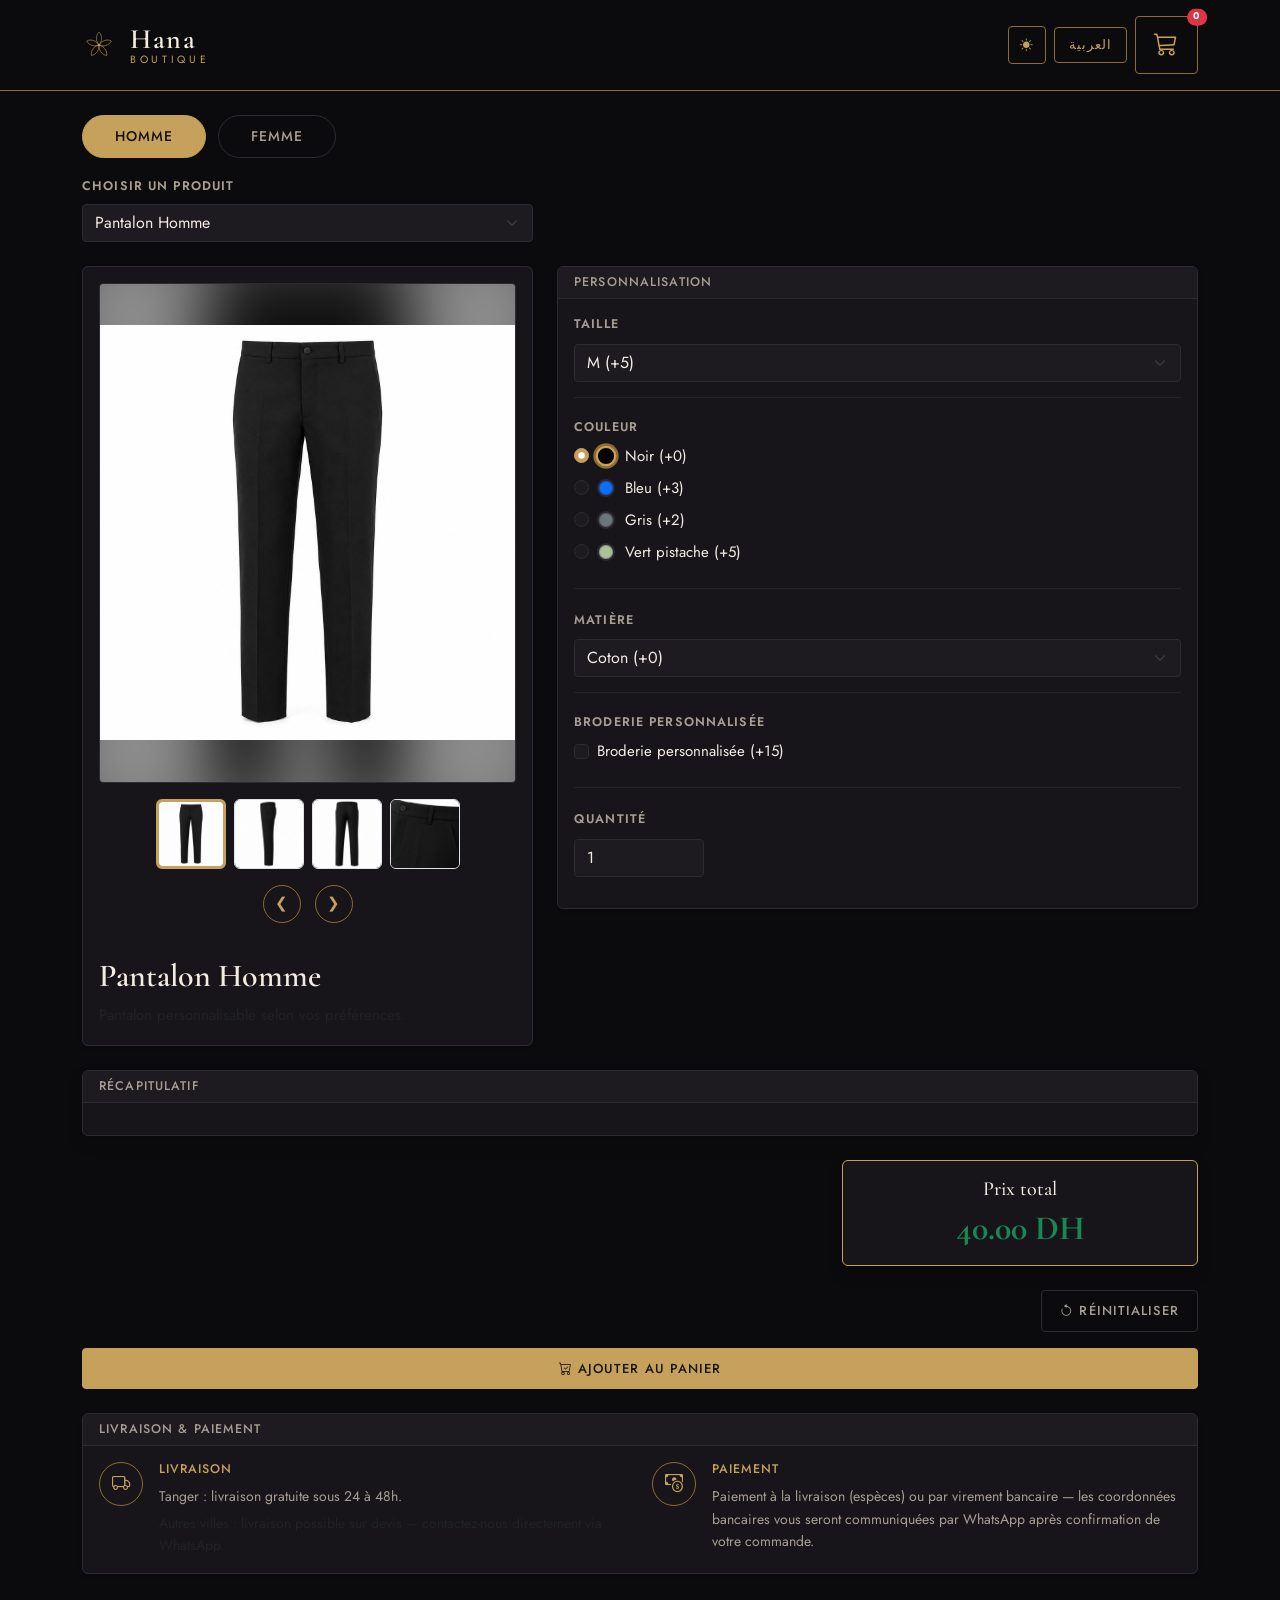
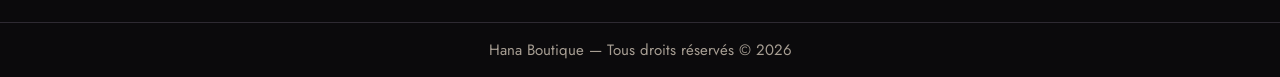
==== commit 80e9c1c9: "reglage image" ====
--- a/configurateur.html
+++ b/configurateur.html
@@ -131,7 +131,10 @@
                 <div class="card shadow-sm">
                 <div class="gallery">
     <div class="gallery-viewer">
-        <img id="productImage" class="img-fluid">
+        <div class="gallery-image-box">
+            <div id="productImageBackdrop" class="product-image-backdrop" aria-hidden="true"></div>
+            <img id="productImage" class="img-fluid">
+        </div>
     </div>
     <div class="gallery-nav">
         <button id="galleryPrev" class="gallery-btn" aria-label="Photo précédente" data-i18n-aria="photoPrecedente">
--- a/css/style.css
+++ b/css/style.css
@@ -331,6 +331,48 @@
 }
 
 /* =====================================================
+   ONGLETS HOMME / FEMME
+===================================================== */
+
+.genre-tabs{
+    display: flex;
+    justify-content: center;
+    gap: 12px;
+    margin-bottom: 44px;
+}
+
+.genre-tab{
+    font-family: var(--font-body);
+    font-size: 14px;
+    font-weight: 500;
+    letter-spacing: 1px;
+    text-transform: uppercase;
+    padding: 10px 32px;
+    background: transparent;
+    color: var(--text-muted);
+    border: 1px solid var(--border);
+    border-radius: 999px;
+    cursor: pointer;
+    transition: var(--transition);
+}
+
+.genre-tab:hover{
+    color: var(--gold);
+    border-color: var(--gold-deep);
+}
+
+.genre-tab.active{
+    background: var(--gold);
+    color: #14120F;
+    border-color: var(--gold);
+}
+
+.genre-tabs-inline{
+    justify-content: flex-start;
+    margin-bottom: 20px;
+}
+
+/* =====================================================
    CARDS PRODUITS (ACCUEIL)
 ===================================================== */
 
@@ -360,12 +402,25 @@
     position: relative;
     overflow: hidden;
     aspect-ratio: 4/3;
+    background: var(--surface-alt);
+}
+
+.produit-image-backdrop{
+    position: absolute;
+    inset: 0;
+    background-size: cover;
+    background-position: center;
+    filter: blur(24px) brightness(.55) saturate(1.15);
+    transform: scale(1.2);
+    z-index: 0;
 }
 
 .produit-image{
+    position: relative;
+    z-index: 1;
     width: 100%;
     height: 100%;
-    object-fit: cover;
+    object-fit: contain;
     transition: transform .5s ease;
 }
 
@@ -859,14 +914,33 @@
    IMAGE
 ===================================================== */
 
+.gallery-image-box{
+    position: relative;
+    width: 100%;
+    height: 500px;
+    overflow: hidden;
+    background: var(--surface-alt);
+    border: 1px solid var(--border);
+    border-radius: var(--radius);
+    transition: background-color .35s ease, border-color .35s ease;
+}
+
+.product-image-backdrop{
+    position: absolute;
+    inset: 0;
+    background-size: cover;
+    background-position: center;
+    filter: blur(28px) brightness(.55) saturate(1.15);
+    transform: scale(1.2);
+    z-index: 0;
+}
+
 #productImage{
+    position: relative;
+    z-index: 1;
     width:100%;
-    height:500px;
-    object-fit:cover;
-    background:var(--surface-alt);
-    border:1px solid var(--border);
-    border-radius:var(--radius);
-    transition: background-color .35s ease, border-color .35s ease;
+    height:100%;
+    object-fit:contain;
 }
 
 .border-success{
@@ -1164,7 +1238,9 @@
 }
 
 #productImage{
-    transition: opacity .28s ease-in-out, background-color .35s ease, border-color .35s ease;
+    position: relative;
+    z-index: 1;
+    transition: opacity .28s ease-in-out;
 }
 
 .gallery-viewer img{
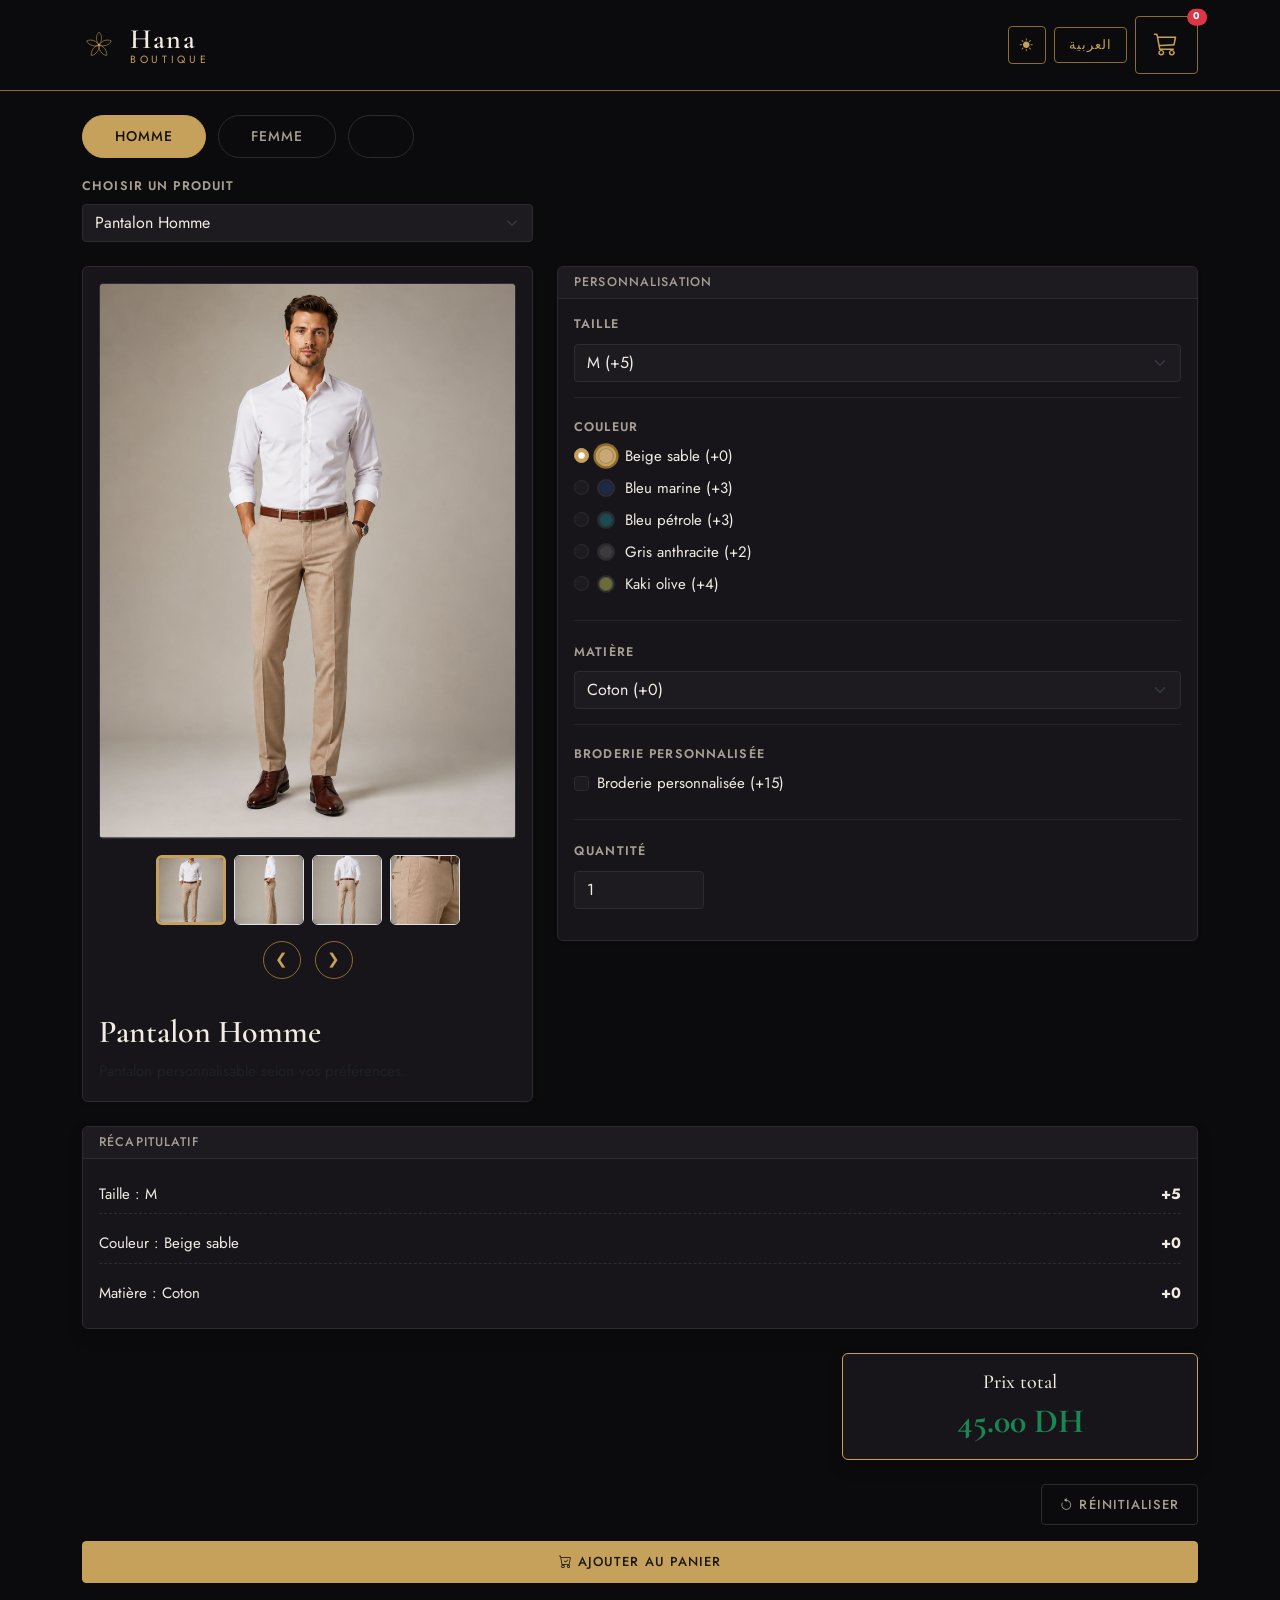
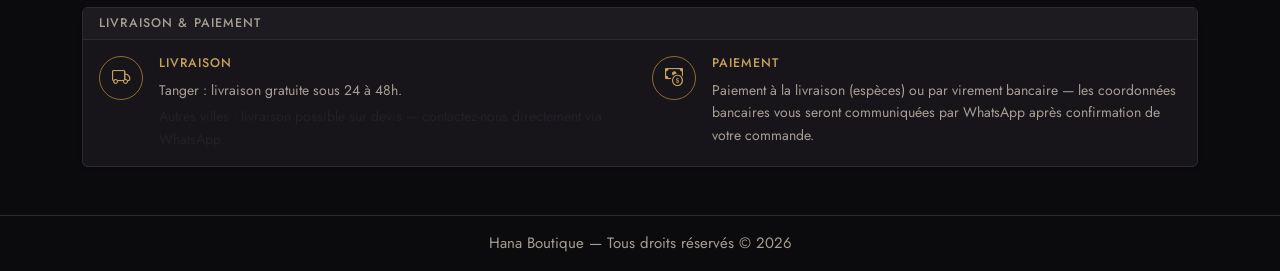
==== commit 88a50bb8: "Add button for 'Enfants' genre tab" ====
--- a/configurateur.html
+++ b/configurateur.html
@@ -112,6 +112,7 @@
         <div class="genre-tabs genre-tabs-inline mb-3" role="tablist">
             <button type="button" class="genre-tab active" data-genre="homme" role="tab" aria-selected="true" data-i18n="ongletHomme">Homme</button>
             <button type="button" class="genre-tab" data-genre="femme" role="tab" aria-selected="false" data-i18n="ongletFemme">Femme</button>
+             <button type="button" class="genre-tab" data-genre="enfant" role="tab" aria-selected="false" data-i18n="ongletEnfant">Enfants</button>
         </div>
 
         <div class="row mb-4">
--- a/css/style.css
+++ b/css/style.css
@@ -386,6 +386,16 @@
     height: 100%;
     display: flex;
     flex-direction: column;
+    text-decoration: none;
+    color: inherit;
+    cursor: pointer;
+}
+
+.produit-card:hover,
+.produit-card:focus,
+.produit-card:active{
+    text-decoration: none;
+    color: inherit;
 }
 
 .produit-card:hover{
@@ -401,7 +411,7 @@
 .produit-image-wrapper{
     position: relative;
     overflow: hidden;
-    aspect-ratio: 4/3;
+    aspect-ratio: 3/4;
     background: var(--surface-alt);
 }
 
@@ -576,8 +586,101 @@
 }
 
 /* =====================================================
-   AVIS CLIENTS
-===================================================== */
+   APERÇU ALÉATOIRE (FEMME)
+===================================================== */
+
+.section-apercu{
+    padding: 80px 0;
+    background: var(--bg);
+    transition: background-color .35s ease;
+}
+
+.apercu-card{
+    background: var(--surface);
+    border: 1px solid var(--border);
+    border-radius: var(--radius-lg);
+    overflow: hidden;
+    transition: var(--transition);
+    box-shadow: var(--shadow);
+    height: 100%;
+    display: flex;
+    flex-direction: column;
+}
+
+.apercu-card:hover{
+    transform: translateY(-6px);
+    box-shadow: 0 16px 40px rgba(0,0,0,.25);
+    border-color: var(--gold-deep);
+}
+
+[data-theme="light"] .apercu-card:hover{
+    box-shadow: 0 16px 40px rgba(0,0,0,.1);
+}
+
+.apercu-image-wrapper{
+    position: relative;
+    overflow: hidden;
+    aspect-ratio: 3/4;
+    background: var(--surface-alt);
+}
+
+.apercu-image-backdrop{
+    position: absolute;
+    inset: 0;
+    background-size: cover;
+    background-position: center;
+    filter: blur(24px) brightness(.55) saturate(1.15);
+    transform: scale(1.2);
+    z-index: 0;
+}
+
+.apercu-image{
+    position: relative;
+    z-index: 1;
+    width: 100%;
+    height: 100%;
+    object-fit: contain;
+    transition: transform .5s ease;
+}
+
+.apercu-card:hover .apercu-image{
+    transform: scale(1.06);
+}
+
+.apercu-legende{
+    padding: 16px 18px;
+    display: flex;
+    align-items: center;
+    justify-content: space-between;
+    gap: 10px;
+}
+
+.apercu-nom{
+    font-family: var(--font-display);
+    font-size: 17px;
+    font-weight: 600;
+    color: var(--text);
+    transition: color .35s ease;
+}
+
+.apercu-couleur{
+    font-size: 12px;
+    color: var(--text-muted);
+    display: flex;
+    align-items: center;
+    gap: 6px;
+    white-space: nowrap;
+}
+
+.apercu-pastille{
+    width: 12px;
+    height: 12px;
+    border-radius: 50%;
+    border: 1px solid var(--border);
+    flex-shrink: 0;
+}
+
+
 
 .section-avis{
     padding: 80px 0;
@@ -917,7 +1020,7 @@
 .gallery-image-box{
     position: relative;
     width: 100%;
-    height: 500px;
+    aspect-ratio: 3/4;
     overflow: hidden;
     background: var(--surface-alt);
     border: 1px solid var(--border);
@@ -1564,9 +1667,6 @@
 ===================================================== */
 
 @media(max-width:992px){
-    #productImage{
-        height:350px;
-    }
     .hero-title{
         font-size: 52px;
     }
@@ -1581,9 +1681,6 @@
         flex-direction:column;
         gap:12px;
         text-align:center;
-    }
-    #productImage{
-        height:280px;
     }
     .btn{
         width:100%;
